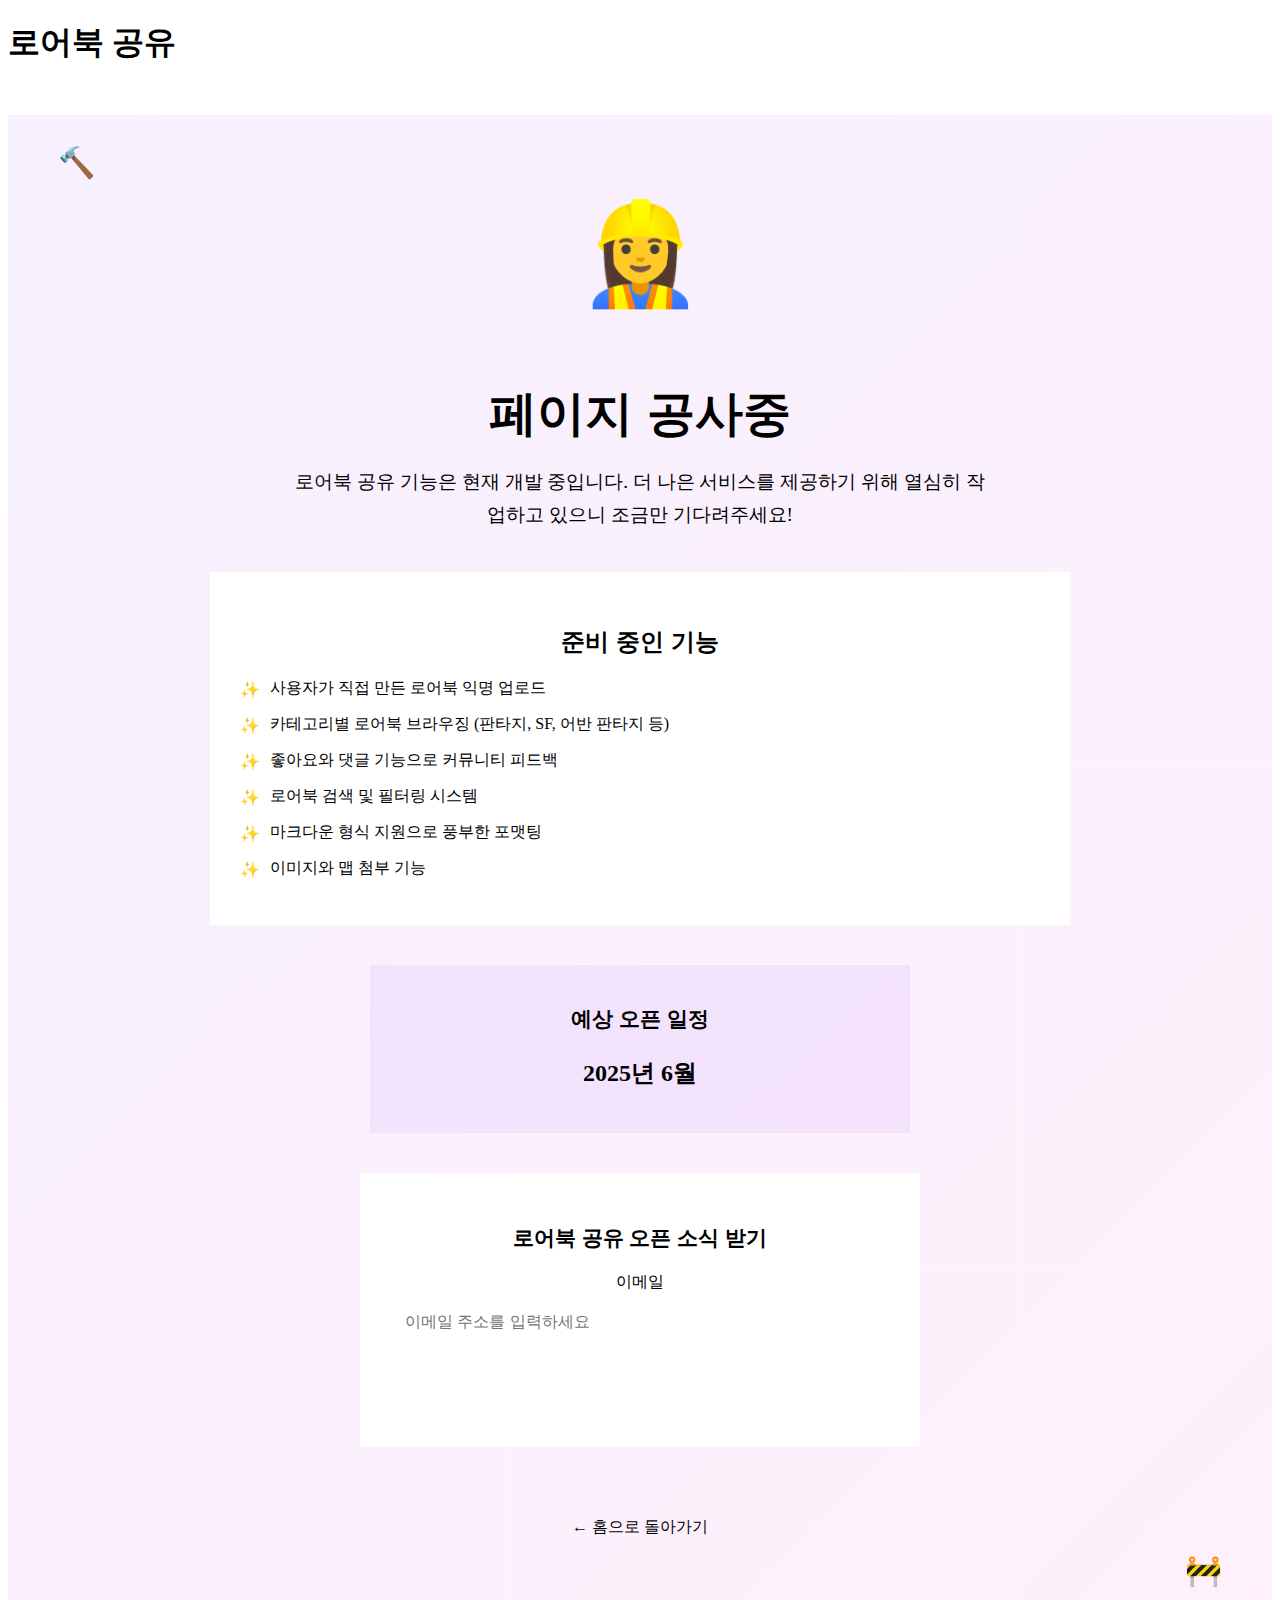
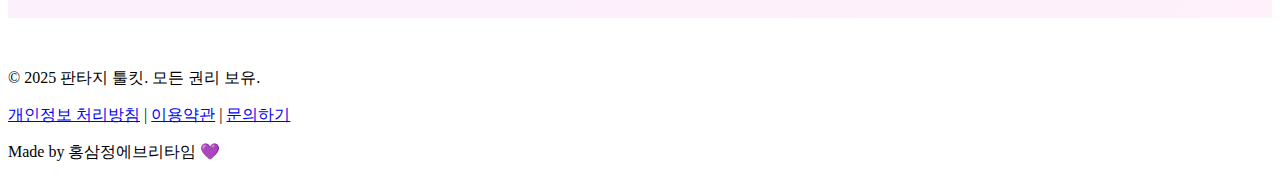
==== lorebook/index.html @ 3be406d5 "Create index.html" ====
<!DOCTYPE html>
<html lang="ko">
<head>
    <meta charset="UTF-8">
    <meta name="viewport" content="width=device-width, initial-scale=1.0">
    <title>로어북 공유 - 판타지 툴킷</title>
    <!-- 기본 스타일시트 로드 -->
    <link rel="stylesheet" href="assets/css/main.css">
    <style>
        /* 로어북 공유 페이지 전용 스타일 */
        .construction-container {
            text-align: center;
            padding: 80px 20px;
            background: linear-gradient(135deg, rgba(173, 111, 255, 0.1), rgba(255, 111, 215, 0.1));
            border-radius: var(--border-radius);
            margin: 50px 0;
            position: relative;
            overflow: hidden;
        }
        
        .construction-container::before, .construction-container::after {
            content: "🔨";
            position: absolute;
            font-size: 30px;
            animation: bounce 2s infinite alternate;
        }
        
        .construction-container::before {
            top: 30px;
            left: 50px;
            animation-delay: 0s;
        }
        
        .construction-container::after {
            bottom: 30px;
            right: 50px;
            content: "🚧";
            animation-delay: 0.5s;
        }
        
        .construction-icon {
            font-size: 100px;
            margin-bottom: 30px;
            display: inline-block;
            animation: bounce 1.5s infinite alternate;
        }
        
        .construction-title {
            font-size: 3rem;
            color: var(--primary-color);
            margin-bottom: 20px;
            font-family: 'Jua', sans-serif;
        }
        
        .construction-description {
            color: var(--text-color);
            max-width: 700px;
            margin: 0 auto 30px;
            line-height: 1.7;
            font-size: 1.2rem;
        }
        
        .feature-preview {
            background-color: white;
            border-radius: var(--border-radius);
            padding: 30px;
            max-width: 800px;
            margin: 40px auto;
            box-shadow: var(--shadow);
            text-align: left;
            border: 2px dashed var(--primary-light);
        }
        
        .preview-title {
            font-size: 1.5rem;
            color: var(--primary-dark);
            margin-bottom: 20px;
            font-family: 'Jua', sans-serif;
            text-align: center;
        }
        
        .feature-list {
            list-style: none;
            padding: 0;
        }
        
        .feature-item {
            margin-bottom: 15px;
            padding-left: 30px;
            position: relative;
        }
        
        .feature-item::before {
            content: "✨";
            position: absolute;
            left: 0;
            top: 2px;
        }
        
        .eta-section {
            margin-top: 40px;
            padding: 20px;
            background-color: rgba(173, 111, 255, 0.1);
            border-radius: var(--border-radius);
            max-width: 500px;
            margin-left: auto;
            margin-right: auto;
        }
        
        .eta-title {
            font-size: 1.3rem;
            color: var(--primary-dark);
            margin-bottom: 10px;
            font-family: 'Jua', sans-serif;
            text-align: center;
        }
        
        .eta-date {
            font-size: 1.5rem;
            font-weight: bold;
            color: var(--primary-color);
            text-align: center;
        }
        
        .subscribe-form {
            max-width: 500px;
            margin: 40px auto;
            background-color: white;
            padding: 30px;
            border-radius: var(--border-radius);
            box-shadow: var(--shadow);
        }
        
        .form-title {
            font-size: 1.3rem;
            color: var(--primary-dark);
            margin-bottom: 20px;
            font-family: 'Jua', sans-serif;
            text-align: center;
        }
        
        .form-group {
            margin-bottom: 20px;
        }
        
        .form-label {
            display: block;
            margin-bottom: 8px;
            color: var(--primary-dark);
            font-weight: 500;
        }
        
        .form-input {
            width: 100%;
            padding: 12px 15px;
            border: 2px solid var(--primary-light);
            border-radius: var(--border-radius);
            font-family: 'Gaegu', sans-serif;
            font-size: 1rem;
        }
        
        .form-input:focus {
            outline: none;
            border-color: var(--primary-color);
            box-shadow: 0 0 5px rgba(173, 111, 255, 0.3);
        }
        
        .subscribe-button {
            display: block;
            width: 100%;
            background: linear-gradient(135deg, var(--primary-color), var(--secondary-color));
            color: white;
            border: none;
            padding: 15px;
            border-radius: 30px;
            font-size: 1.1rem;
            font-weight: 500;
            cursor: pointer;
            transition: var(--transition);
            font-family: 'Jua', sans-serif;
        }
        
        .subscribe-button:hover {
            transform: translateY(-3px);
            box-shadow: 0 8px 20px rgba(173, 111, 255, 0.3);
        }
        
        .back-home {
            display: inline-block;
            margin-top: 30px;
            color: var(--primary-color);
            text-decoration: none;
            font-weight: 500;
            transition: var(--transition);
        }
        
        .back-home:hover {
            color: var(--secondary-color);
            text-decoration: underline;
        }
        
        @media (max-width: 768px) {
            .construction-title {
                font-size: 2rem;
            }
            
            .construction-icon {
                font-size: 80px;
            }
        }
    </style>
</head>
<body>
    <!-- 네비게이션 메뉴 (navigation-template을 여기에 삽입) -->
    
    <!-- 메인 콘텐츠 -->
    <div class="container">
        <h1>로어북 공유</h1>
        
        <div class="construction-container">
            <div class="construction-icon">👷‍♀️</div>
            <h2 class="construction-title">페이지 공사중</h2>
            <p class="construction-description">
                로어북 공유 기능은 현재 개발 중입니다. 더 나은 서비스를 제공하기 위해 열심히 작업하고 있으니 조금만 기다려주세요!
            </p>
            
            <div class="feature-preview">
                <h3 class="preview-title">준비 중인 기능</h3>
                <ul class="feature-list">
                    <li class="feature-item">사용자가 직접 만든 로어북 익명 업로드</li>
                    <li class="feature-item">카테고리별 로어북 브라우징 (판타지, SF, 어반 판타지 등)</li>
                    <li class="feature-item">좋아요와 댓글 기능으로 커뮤니티 피드백</li>
                    <li class="feature-item">로어북 검색 및 필터링 시스템</li>
                    <li class="feature-item">마크다운 형식 지원으로 풍부한 포맷팅</li>
                    <li class="feature-item">이미지와 맵 첨부 기능</li>
                </ul>
            </div>
            
            <div class="eta-section">
                <h3 class="eta-title">예상 오픈 일정</h3>
                <p class="eta-date">2025년 6월</p>
            </div>
            
            <div class="subscribe-form">
                <h3 class="form-title">로어북 공유 오픈 소식 받기</h3>
                <form id="notify-form">
                    <div class="form-group">
                        <label class="form-label" for="notify-email">이메일</label>
                        <input type="email" class="form-input" id="notify-email" placeholder="이메일 주소를 입력하세요">
                    </div>
                    <button type="submit" class="subscribe-button">알림 받기</button>
                </form>
            </div>
            
            <a href="/" class="back-home">← 홈으로 돌아가기</a>
        </div>
        
        <!-- 푸터 -->
        <footer class="footer">
            <p>© 2025 판타지 툴킷. 모든 권리 보유.</p>
            <p style="margin-top: 10px;">
                <a href="/privacy.html">개인정보 처리방침</a> | 
                <a href="/terms.html">이용약관</a> | 
                <a href="/contact.html">문의하기</a>
            </p>
            <p style="margin-top: 15px;">
                Made by 홍삼정에브리타임 💜
            </p>
        </footer>
    </div>

    <!-- 공통 자바스크립트 로드 -->
    <script src="assets/js/common.js"></script>
    
    <!-- 간단한 알림 폼 처리 스크립트 -->
    <script>
        document.addEventListener('DOMContentLoaded', function() {
            const notifyForm = document.getElementById('notify-form');
            
            notifyForm.addEventListener('submit', function(e) {
                e.preventDefault();
                const email = document.getElementById('notify-email').value.trim();
                
                if (!email) {
                    alert('이메일 주소를 입력해주세요.');
                    return;
                }
                
                // 이메일 형식 검증 (간단한 검증)
                const emailRegex = /^[^\s@]+@[^\s@]+\.[^\s@]+$/;
                if (!emailRegex.test(email)) {
                    alert('유효한 이메일 주소를 입력해주세요.');
                    return;
                }
                
                // 실제로는 서버에 이메일을 저장하는 API를 호출해야 함
                // 여기서는 성공 메시지로 대체
                alert('알림 신청이 완료되었습니다! 로어북 공유 기능이 오픈되면 알려드리겠습니다.');
                notifyForm.reset();
            });
        });
    </script>
</body>
</html>
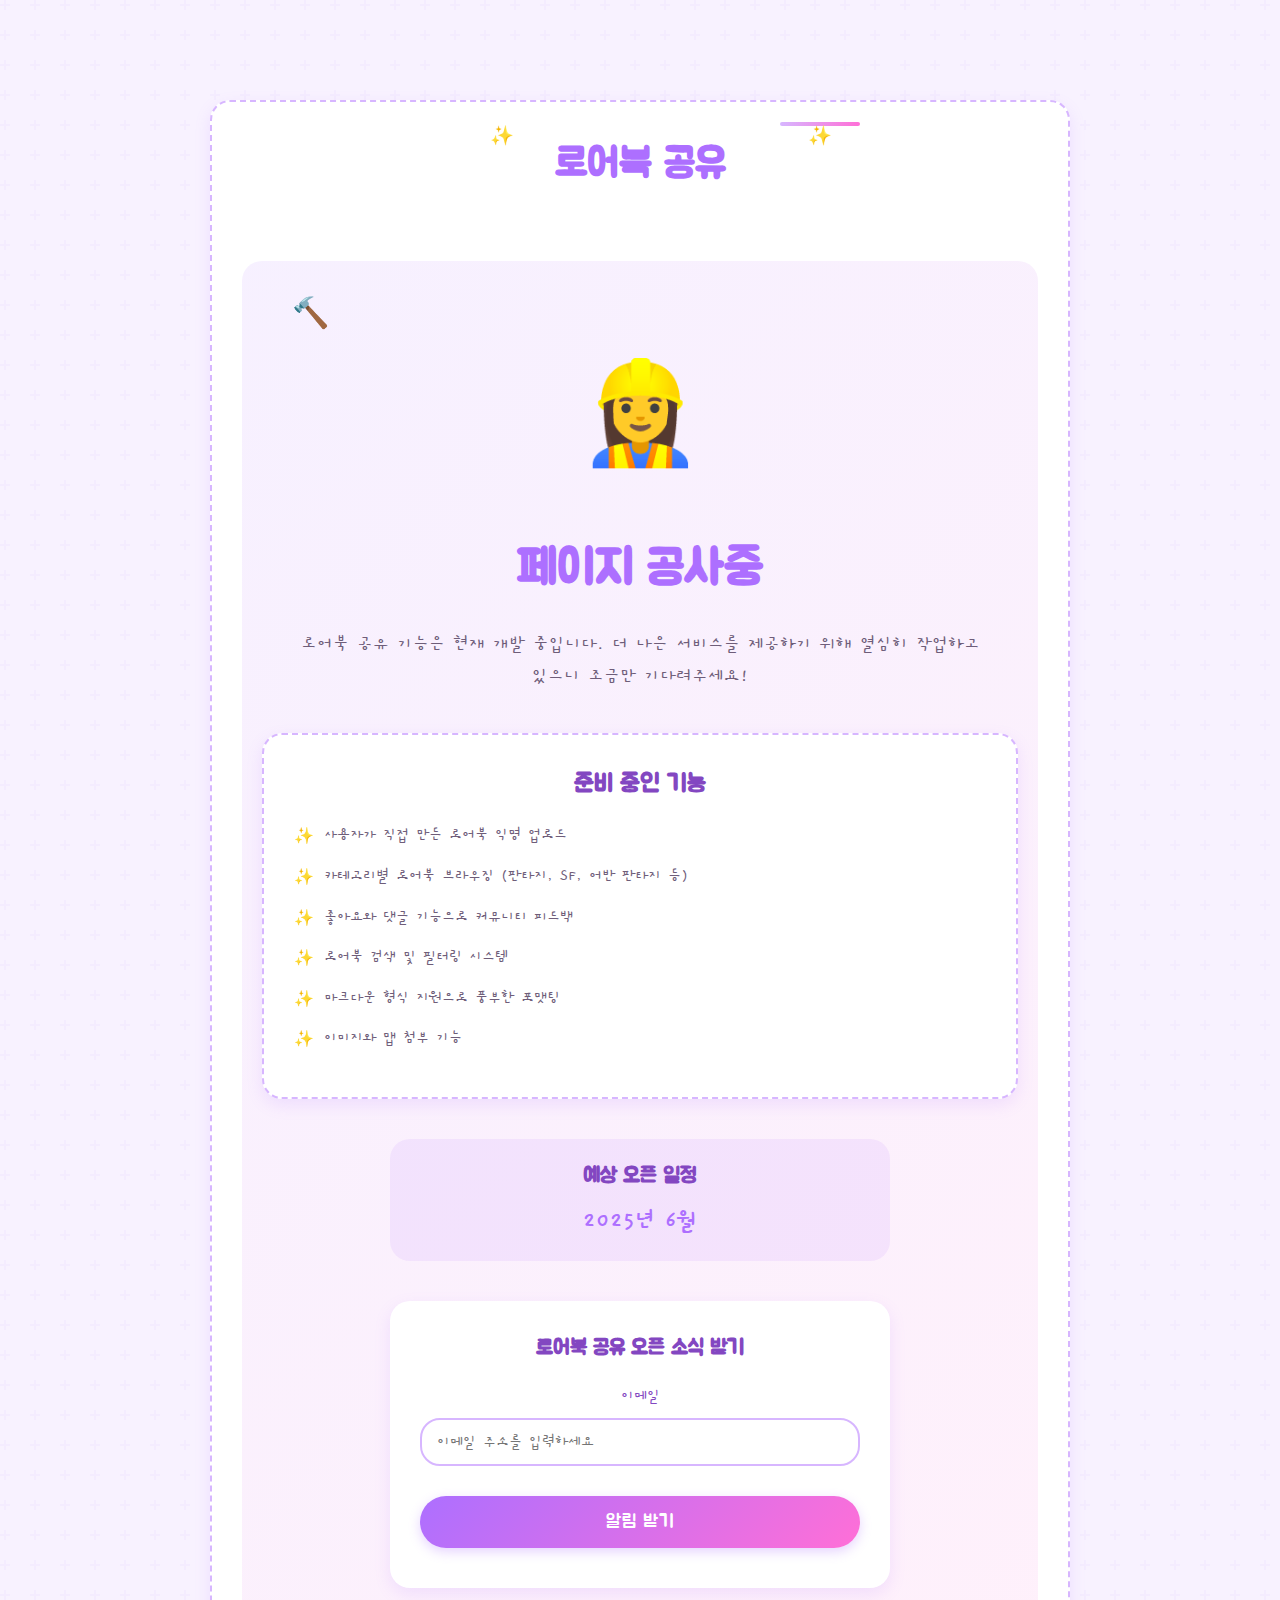
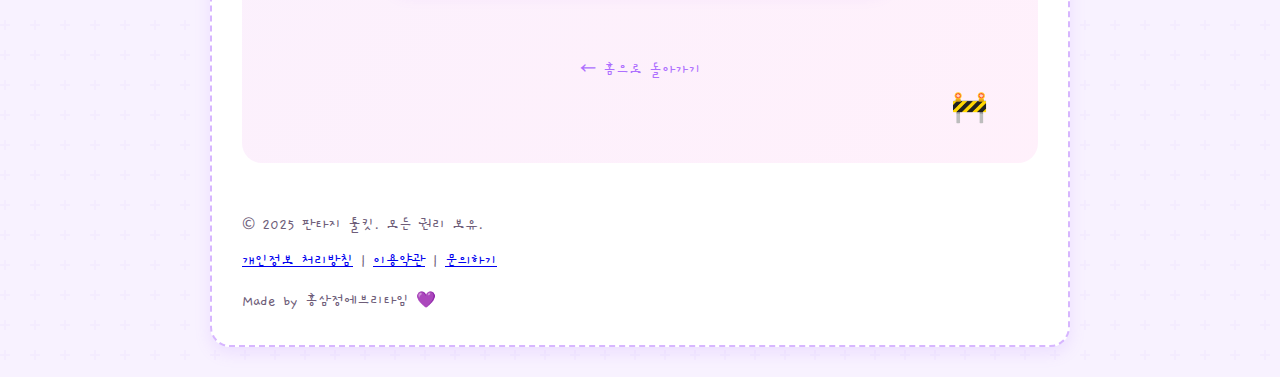
==== commit 5d2678cd: "Update index.html" ====
--- a/lorebook/index.html
+++ b/lorebook/index.html
@@ -5,7 +5,7 @@
     <meta name="viewport" content="width=device-width, initial-scale=1.0">
     <title>로어북 공유 - 판타지 툴킷</title>
     <!-- 기본 스타일시트 로드 -->
-    <link rel="stylesheet" href="assets/css/main.css">
+    <link rel="stylesheet" href="../../assets/css/main.css">
     <style>
         /* 로어북 공유 페이지 전용 스타일 */
         .construction-container {
@@ -270,7 +270,7 @@
     </div>
 
     <!-- 공통 자바스크립트 로드 -->
-    <script src="assets/js/common.js"></script>
+    <script src="../../assets/js/common.js"></script>
     
     <!-- 간단한 알림 폼 처리 스크립트 -->
     <script>
--- a/assets/css/main.css
+++ b/assets/css/main.css
@@ -0,0 +1,24 @@
+/* 
+ * main.css - 판타지 툴킷의 메인 스타일시트
+ * 모든 CSS 모듈을 불러오는 파일입니다
+ */
+
+@import url('https://fonts.googleapis.com/css2?family=Jua&family=Gaegu:wght@300;400;700&family=Noto+Sans+KR:wght@300;400;500;700&display=swap');
+@import url('https://cdnjs.cloudflare.com/ajax/libs/font-awesome/6.4.0/css/all.min.css');
+
+/* 기본 변수 및 스타일 */
+@import url('../css/variables.css');
+@import url('../css/reset.css');
+
+/* 컴포넌트 및 레이아웃 */
+@import url('../css/navigation.css');
+@import url('../css/components.css');
+@import url('../css/animations.css');
+@import url('../css/dropdown.css'); /* 새로 추가된 드롭다운 메뉴 스타일 */
+
+/* 생성기 관련 스타일 - 필요한 경우 특정 페이지에서만 로드 */
+/* @import url('../css/generator-common.css'); */
+/* @import url('../css/world-generator.css'); */
+/* @import url('../css/dungeon-generator.css'); */
+
+/* 추가 스타일 - 이 아래에 새로운 스타일시트를 import 할 수 있습니다 */
